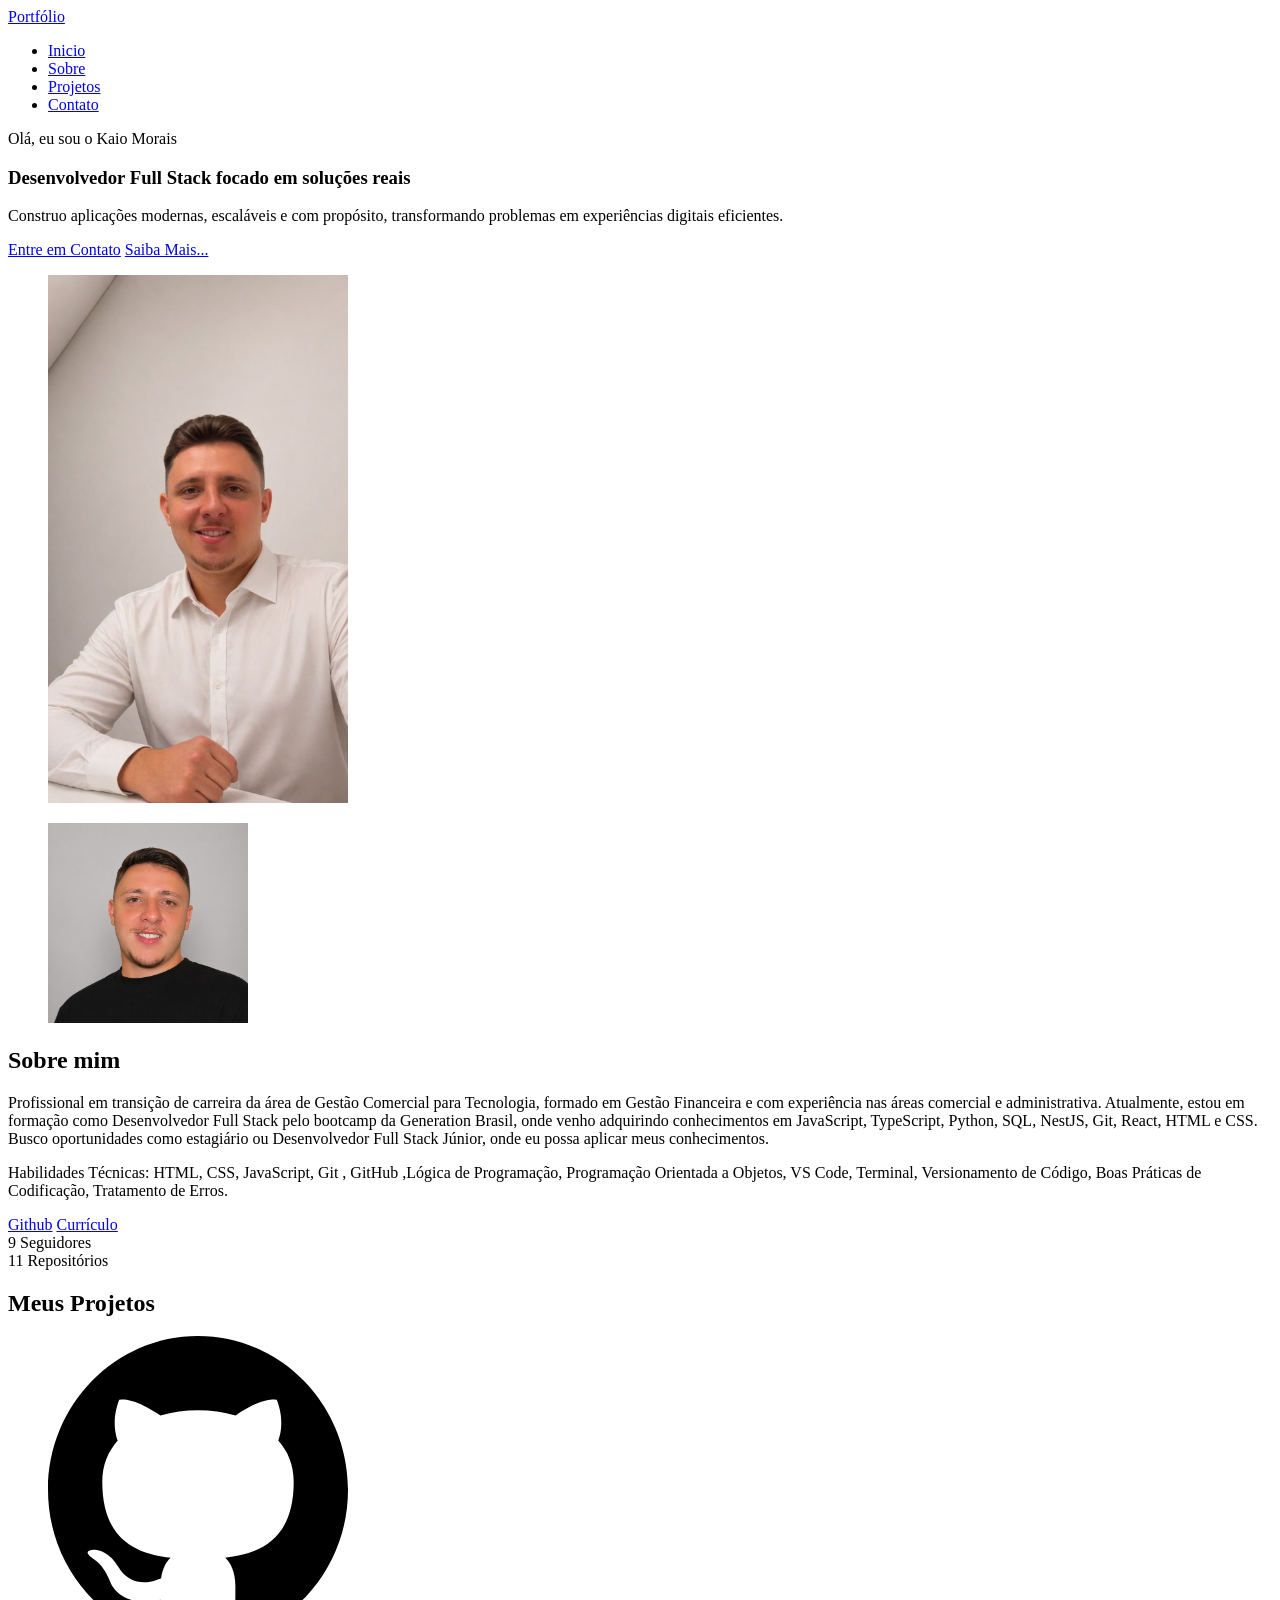
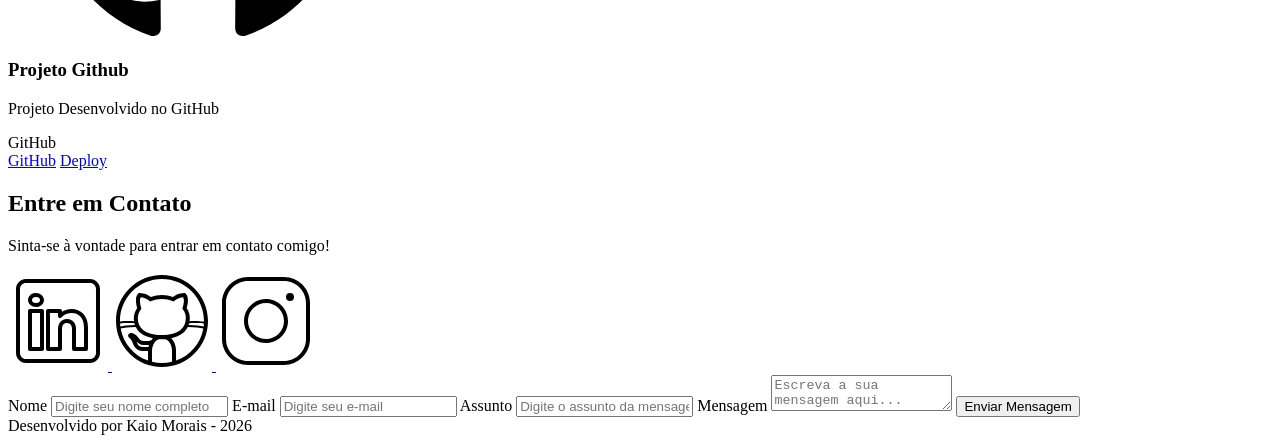
==== index.html @ d02b8936 "feat: criação do portfólio pessoal com HTML" ====
<!doctype html>
<html lang="pt-br">
  <head>
    <meta charset="UTF-8" />
    <meta name="viewport" content="width=device-width, initial-scale=1.0" />

    <meta name="author" content="Kaio Morais" />
    <meta
      name="description"
      content="Portfólio de Kaio Morais, 
                desenvolvedor Full Stack especializado em criar experiências 
                digitais incríveis. Conheça meus projetos e entre em contato."
    />
    <meta name="robots" content="index, follow" />

    <link rel="icon" type="image/svg+xml" href="./assets/img/favicon.svg" />

    <title>Portfólio de Kaio Morais</title>
  </head>
  <body>
    <header>
        <div class="menu-content">

            <a href="index.html" id="titulo">Portfólio</a>

            <nav>
                <ul class="menu-list">
                    <li><a href="#hero">Inicio</a></li>
                    <li><a href="#about">Sobre</a></li>
                    <li><a href="#projects">Projetos</a></li>
                    <li><a href="#contact">Contato</a></li>
                </ul>
            </nav>
        </div>
    </header>

    <main>
        <section id="hero" class="section-container hero-container">
            <article class="hero-content">
                <span>Olá, eu sou o Kaio Morais</span>
                <h1>Desenvolvedor Full Stack focado em soluções reais</h1>
                <p>Construo aplicações modernas, escaláveis e com propósito, transformando problemas em experiências digitais eficientes.</p>

                <div class="buttons-container">
                    <a href="#contact" class="botao">Entre em Contato</a>
                    <a href="#about" class="botao-outline">Saiba Mais...</a>
                </div>
            </article>

            <figure>
                <img src="./assets/img/kaioport.png" 
                alt="Foto do autor"
                class="float-animation"
                width="300">
            </figure>

        </section>

        <section id="about" class="section-container about-container">
            <figure class="about-image">
                <img src="./assets/img/perfil.png" alt="Foto do Perfil" width="200">
            </figure>

            <article class="about-content">
                <h2>Sobre mim</h2>
                <p>Profissional em transição de carreira da área de Gestão Comercial para Tecnologia, formado em Gestão Financeira e com experiência nas áreas comercial e administrativa. Atualmente, estou em formação como Desenvolvedor Full Stack pelo bootcamp da Generation Brasil, onde venho adquirindo conhecimentos em JavaScript, TypeScript, Python, SQL, NestJS, Git, React, HTML e CSS. Busco oportunidades como estagiário ou Desenvolvedor Full Stack Júnior, onde eu possa aplicar meus conhecimentos.</p>
                <p>Habilidades Técnicas: HTML, CSS, JavaScript,  Git , GitHub ,Lógica de Programação, Programação Orientada a Objetos, VS Code, Terminal, Versionamento de Código, Boas Práticas de Codificação, Tratamento de Erros.</p>

                <div class="about-buttons-data">
                    <div class="buttons-container">
                        <a href="https://github.com/KaioMorais41" target="_blank" class="botao">Github</a>
                        <a href="https://drive.google.com/file/d/1XCX0EHavS-rTHv4-eCj4XI2z4fy3TmTX/view?usp=sharing" target="_blank" class="botao-outline">Currículo</a>
                    </div>

                    <div class="data-container">
                        <div class="data-item">
                            <span class="data-number">9</span>
                            <span class="data-label">Seguidores</span>
                        </div>
                        <div class="data-item">
                            <span class="data-number">11</span>
                            <span class="data-label">Repositórios</span>
                        </div>
                    </div>
                </div>
            </article>

        </section>

        <section id="projects" class="section-container projects-container">
            <h2>Meus Projetos</h2>

            <div class="swiper projects-swiper">
                <div class="swiper-wrapper">
                    <div class="swiper-slide">

                        <article class="project-card">
                            <figure class="project-image">
                                <img src="./assets/icons/languages/github.svg" alt="Ícone GitHub" width="300">    
                            </figure>

                            <div class="project-content">
                                <h3>Projeto Github</h3>
                                <p>Projeto Desenvolvido no GitHub</p>

                                <div class="project-tags">
                                    <span class="tag">GitHub</span>
                                </div>

                                <div class="project-buttons">
                                    <a href="https://github.com/KaioMorais41" target="_blank" class="botao botao-sm">GitHub</a>
                                    <a href="https://rangoo-nest.onrender.com/swagger#/" target="_blank" class="botao-outline botao-sm">Deploy</a>   
                                </div>
                            </div>
                        </article>
                    </div>
                </div>
            </div>

            <div class="swiper-button-next"></div>
            <div class="swiper-button-prev"></div>

            <div class="swiper-pagination"></div>
        </section>

        <section id="contact" class="section-container contact-container">
            <article class="contact-info">
                <h2>Entre em Contato</h2>
                <p>Sinta-se à vontade para entrar em contato comigo!</p>

                <div class="social-container">
                    <a href="https://www.linkedin.com/in/kaio-morais-araujo/" target="_blank" class="social-icon" aria-label="LinkedIn">
                        <img src="./assets/icons/social/linkedin.svg" alt="Link para o Linkedin">                        
                    </a>
                    <a href="https://github.com/KaioMorais41" target="_blank" class="social-icon" aria-label="GitHub">
                        <img src="./assets/icons/social/github.svg" alt="Link para o GitHub">                        
                    </a>
                    <a href="https://www.instagram.com/kaio_moraaiis/" target="_blank" class="social-icon" aria-label="Instagram">
                        <img src="./assets/icons/social/instagram.svg" alt="Link para o Instagram">                        
                    </a>
                </div>
            </article>

            <form id="formulario">

                <label for="nome">Nome</label>
                <input id="nome" name="nome" type="text" placeholder="Digite seu nome completo">
                <span id="erro-nome"></span>

                <label for="nome">E-mail</label>
                <input id="email" name="email" type="text" placeholder="Digite seu e-mail">
                <span id="erro-email"></span>

                <label for="assunto">Assunto</label>
                <input id="assunto" name="assunto" type="text" placeholder="Digite o assunto da mensagem">
                <span id="erro-assunto"></span>

                <label for="mensagem">Mensagem</label>
                <textarea id="mensagem" name="mensagem" placeholder="Escreva a sua mensagem aqui..."></textarea>
                <span id="erro-mensagem"></span>

                <button class="botao" type="submit">Enviar Mensagem</button>
            </form>
        </section>

    </main>

    <footer>
        Desenvolvido por Kaio Morais - 2026
    </footer>

  </body>
</html>
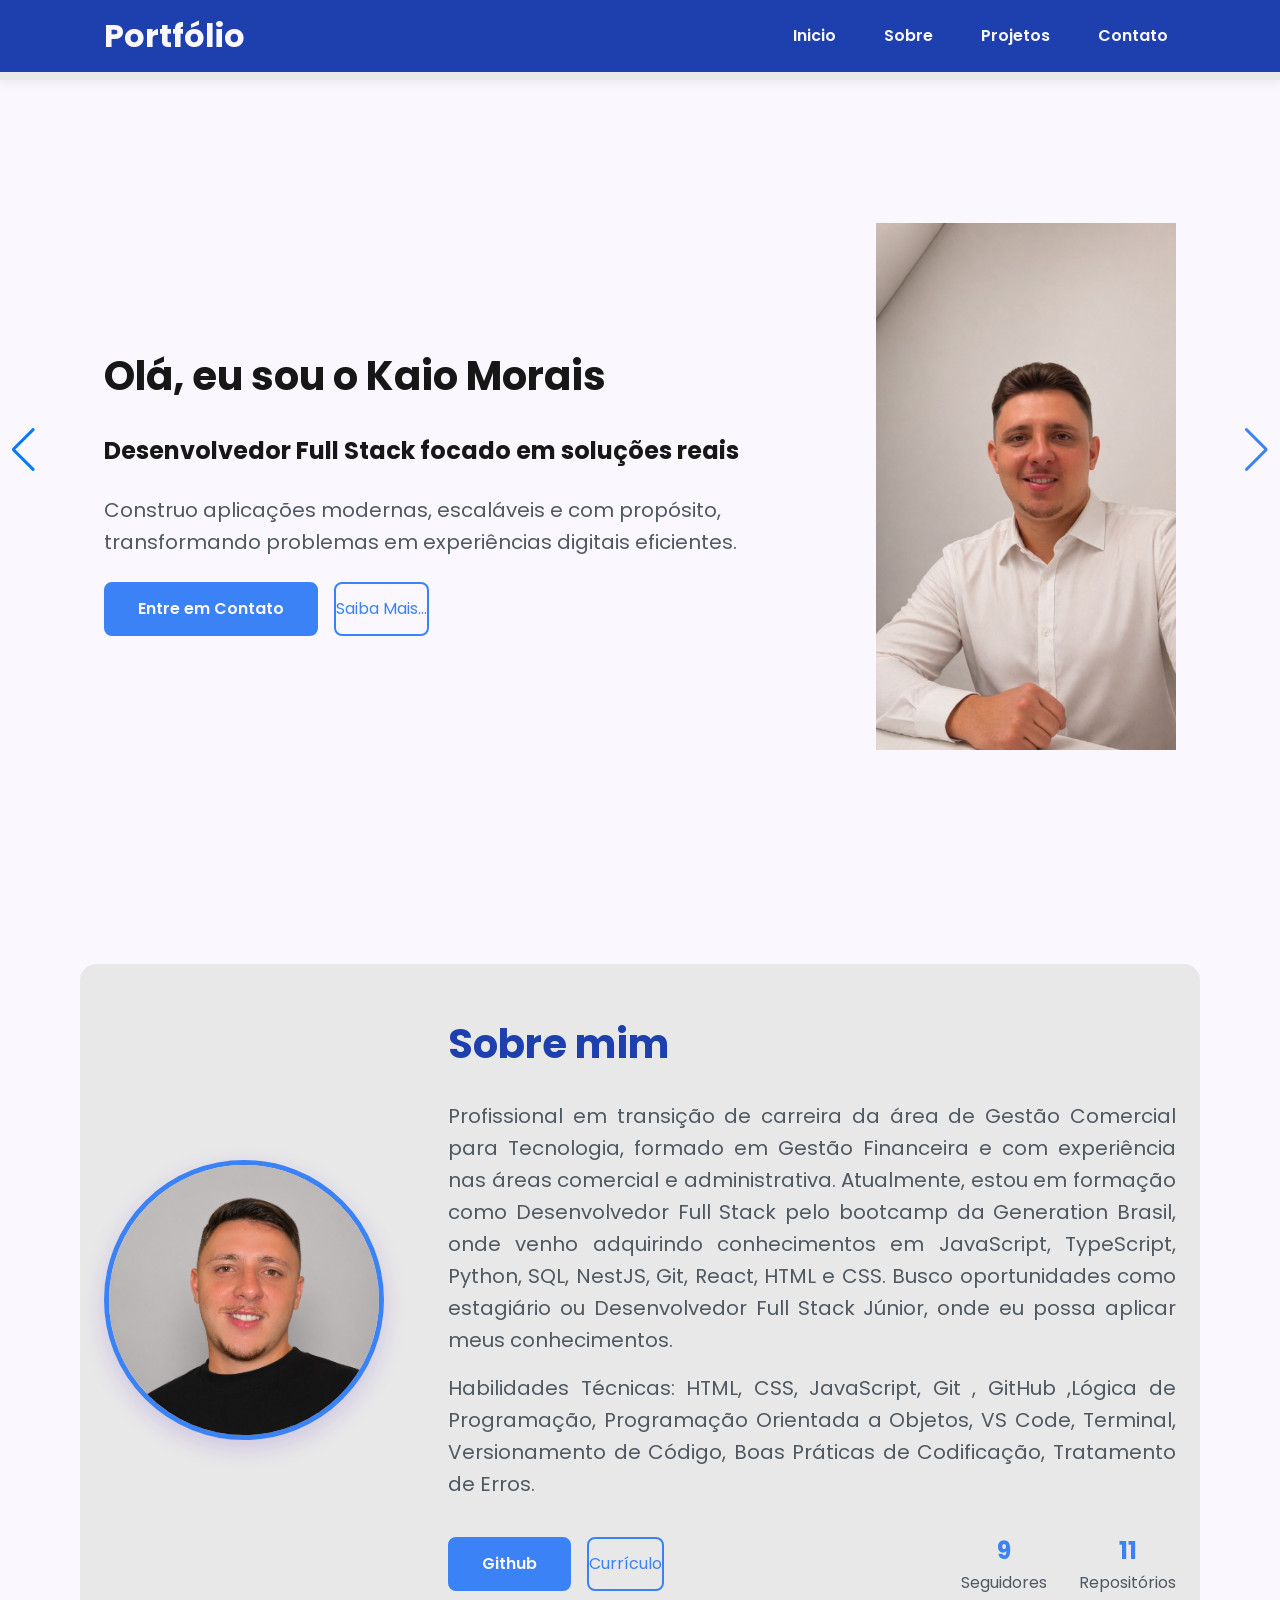
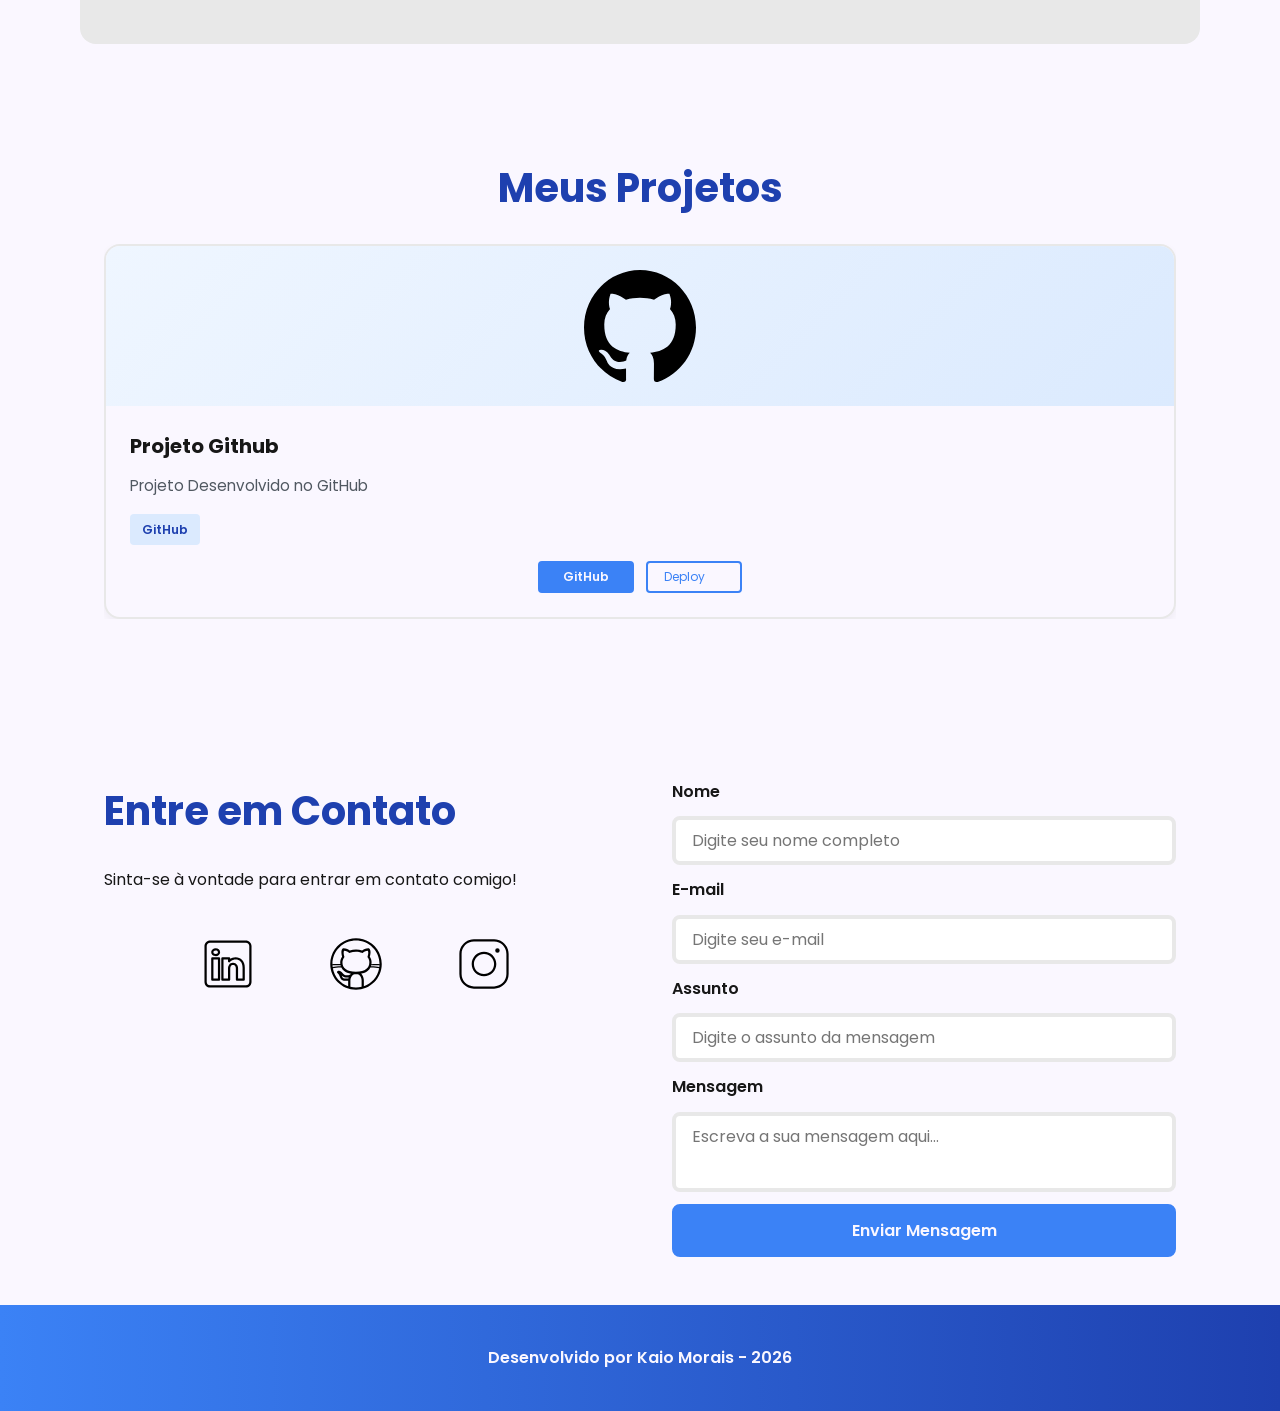
==== commit 1ea792bd: "feat: implementa layout com CSS e torna aplicação responsiva para diferentes telas" ====
--- a/index.html
+++ b/index.html
@@ -1,6 +1,16 @@
 <!doctype html>
 <html lang="pt-br">
   <head>
+    <link rel="preconnect" href="https://fonts.googleapis.com" />
+    <link rel="preconnect" href="https://fonts.gstatic.com" crossorigin />
+
+    <link
+      href="https://fonts.googleapis.com/css2?family=Poppins&display=swap"
+      rel="stylesheet"
+    />
+
+    <link rel="stylesheet" href="./assets/css/style.css">
+
     <meta charset="UTF-8" />
     <meta name="viewport" content="width=device-width, initial-scale=1.0" />
 
@@ -14,6 +24,8 @@
     <meta name="robots" content="index, follow" />
 
     <link rel="icon" type="image/svg+xml" href="./assets/img/favicon.svg" />
+
+    <link rel="stylesheet" href="https://cdn.jsdelivr.net/npm/swiper@11/swiper-bundle.min.css"> 
 
     <title>Portfólio de Kaio Morais</title>
   </head>
@@ -37,8 +49,8 @@
     <main>
         <section id="hero" class="section-container hero-container">
             <article class="hero-content">
-                <span>Olá, eu sou o Kaio Morais</span>
-                <h1>Desenvolvedor Full Stack focado em soluções reais</h1>
+                <h1>Olá, eu sou o Kaio Morais</h1>
+                <span>Desenvolvedor Full Stack focado em soluções reais</span>
                 <p>Construo aplicações modernas, escaláveis e com propósito, transformando problemas em experiências digitais eficientes.</p>
 
                 <div class="buttons-container">
--- a/assets/css/style.css
+++ b/assets/css/style.css
@@ -0,0 +1,793 @@
+* {
+    margin: 0;
+    padding: 0;
+    box-sizing: border-box;
+    font-family: 'Poppins', sans-serif;
+    font-weight: 400;
+    text-decoration: none;
+    outline: none;
+}
+
+:root {
+  /* Paleta de Cores - Blue */
+  --blue-50:  #eff6ff;
+  --blue-100: #dbeafe;
+  --blue-200: #bfdbfe;
+  --blue-300: #93c5fd;
+  --blue-400: #60a5fa;
+  --blue-500: #3b82f6;
+  --blue-600: #2563eb;
+  --blue-700: #1d4ed8;
+  --blue-800: #1e40af;
+  --blue-900: #1e3a8a;
+
+  /* Cores Neutras */
+  --gray-200: #e8e8e8;
+  --gray-400: #505861;
+  --black: #171717;
+  --white: #faf7ff;
+
+  /* Cores de Estado */
+  --error: #e63946;
+
+  /* Sombras */
+  --shadow-sm: 0 0.25rem 0.5rem rgba(0, 0, 0, 0.05);
+  --shadow-md: 0 0.25rem 0.75rem rgba(107, 54, 200, 0.3);
+  --shadow-lg: 0 0.5rem 1.5rem rgba(107, 54, 200, 0.2);
+
+  /* Espaçamentos */
+  --spacing-xs: 0.5rem;
+  --spacing-sm: 1rem;
+  --spacing-md: 1.5rem;
+  --spacing-lg: 2rem;
+  --spacing-xl: 3rem;
+  --spacing-2x1: 4rem;
+
+  /* Tamanhos de Fonte */
+  --text-sm: 0.75rem;
+  --text-base: 1rem;
+  --text-lg: 1.25rem;
+  --text-xl: 1.5rem;
+  --text-2x1: 2rem;
+  --text-3x1: 2.5rem;
+
+  /* Border Radius */
+  --radius-sm: 0.25rem;
+  --radius-md: 0.5rem;
+  --radius-lg: 1rem;
+  --radius-xl: 2rem;
+  --radius-full: 50%;
+
+  /* Animação Padrão */
+  --transition-default: all 0.3s ease;
+}
+
+html {
+    scroll-behavior: smooth;
+}
+
+body {
+    display: flex;
+    flex-direction: column;
+    min-height: 100vh;
+    background-color: var(--white);
+    line-height: 1.6;
+    color: var(--black);
+}
+
+main {
+    flex: 1;
+}
+
+.section-container {
+    max-width: 70rem;
+    margin: 0 auto;
+    padding: var(--spacing-xl) var(--spacing-md);
+    scroll-margin-top: 6rem; 
+}
+
+.buttons-container {
+    display: flex;
+    gap: var(--spacing-sm);
+}
+
+.botao, .botao_outline {
+    display: inline-block;
+    padding: 0.75rem 2rem;
+    border: 0.15rem solid transparent;
+    border-radius: var(--radius-md);
+    font-size: var(--text-base);
+    font-weight: 600;
+    text-align: center;
+    cursor: pointer;
+    transition: var(--transition-default);
+}
+
+/* Botão preenchido (primário) */
+.botao {
+    border-color: var(--blue-500);
+    background-color: var(--blue-500);
+    color: var(--white);
+}
+
+.botao:hover {
+    border-color: var(--blue-800);
+    background-color: var(--blue-800);
+    box-shadow: var(--shadow-md);
+    transform: translateY(-0.25rem);
+}
+
+/* Botão outline (secundário) */
+.botao-outline {
+    display: flex;
+    align-items: center;
+    border-color: var(--blue-500);
+    background-color: transparent;
+    color: var(--blue-500);
+    border: 2px solid var(--blue-500);
+    border-radius: 0.50rem;
+}
+
+.botao-outline:hover {
+    border-color: var(--blue-500);
+    background-color: var(--blue-500);
+    color: var(--white);
+    transform: translateY(-0.25rem);
+}
+
+/* Modificador para botões pequenos */
+.botao.botao-sm, .botao-outline.botao-sm {
+    min-width: 6rem;
+    padding: 0.25rem var(--spacing-sm);
+    border-width: 0.125rem;
+    border-radius: 0.25rem;
+    font-size: var(--text-sm);
+}
+
+header {
+    position: sticky;
+    top: 0;
+    z-index: 1000;
+    width: 100%;
+    height: 5rem;
+    border-bottom: var(--spacing-xs) solid var(--gray-200);
+    background-color: var(--blue-800);
+    box-shadow: var(--shadow-sm);
+}
+
+header a {
+    font-weight: 600;
+    color: var(--white);
+    transition: color 0.3s ease;
+}
+
+header a:hover {
+    color: var(--blue-100);
+}
+
+#titulo {
+    font-size: var(--text-2x1);
+    font-weight: 700;
+}
+
+.menu-content {
+    display: flex;
+    justify-content: space-between;
+    align-items: center;
+    max-width: 70rem;
+    height: 100%;
+    margin: 0 auto;
+    padding: 0 var(--spacing-md);
+}
+
+.menu-list {
+    display: flex;
+    gap: var(--spacing-lg);
+    list-style: none;
+}
+
+.menu-list a {
+    padding: var(--spacing-xs);
+}
+
+.hero-container {
+    display: flex;
+    align-items: center;
+    gap: var(--spacing-2x1);
+    min-height: calc(100vh - 5rem);
+}
+
+.hero-content {
+    display: flex;
+    flex: 1;
+    flex-direction: column;
+    gap: var(--spacing-md);
+}
+
+.hero-content span {
+    font-size: var(--text-xl);
+    font-weight: 700;
+}
+
+.hero-content h1 {
+    font-size: var(--text-3x1);
+    font-weight: 700;
+}
+
+.hero-content p, .about-content p, .cantact-info p {
+    font-size: var(--text-lg);
+    color: var(--gray-400);
+}
+
+.hero-image {
+    display: flex;
+    flex: 1;
+    justify-content: center;
+}
+
+.hero-image img {
+    width: 100%;
+    max-width: 100%;
+    border-radius: var(--radius-xl)
+}
+
+/* Animação Flutante */
+@keyframes float {
+    0%,
+    100% {
+        transform: translateY(0);
+    }
+
+    50% {
+        transform: translateY(-1.25rem);
+    }
+}
+
+.float-animation {
+    animation: float 3s ease-in-out infinite;
+}
+
+.about-container {
+    display: flex;
+    align-items: center;
+    gap: var(--spacing-2x1);
+    margin: var(--spacing-2x1) auto;
+    border-radius: var(--radius-lg);
+    background-color: var(--gray-200); 
+}
+
+.about-image {
+    flex: 0 0 17.5rem;
+}
+
+.about-image img {
+    width: 100%;
+    border: 0.35rem solid var(--blue-500);
+    border-radius: var(--radius-full);
+    box-shadow: var(--shadow-lg);
+}
+
+.about-content h2, .projects-container h2, .contact-info h2 {
+    margin-bottom: var(--spacing-md);
+    font-size: var(--text-3x1);
+    font-weight: 700;
+    color: var(--blue-800);
+}
+
+.about-content p {
+    margin-bottom: var(--spacing-sm);
+    text-align: justify;
+}
+
+.about-buttons-data {
+    display: flex;
+    justify-content: space-between;
+    align-items: center;
+    gap: var(--spacing-lg);
+    margin-top: var(--spacing-lg);
+}
+
+.about-buttons-data .botao {
+    margin-right: auto;
+}
+
+.data-container {
+    display: flex;
+    gap: var(--spacing-lg);
+    margin-top: 0;
+}
+
+.data-item {
+    display: flex;
+    flex-direction: column;
+    align-items: center;
+}
+
+.data-number {
+    font-size: var(--text-xl);
+    font-weight: 700;
+    text-align: center;
+    color: var(--blue-500);
+}
+
+.data-label {
+    font-size: var(--text-base);
+    text-align: center;
+    color: var(--gray-400);
+}
+
+.projects-container {
+    scroll-margin-top: 3rem;
+    margin: var(--spacing-2x1) auto;
+    text-align: center;
+}
+
+.projects-swiper {
+    position: relative;
+    width: 100%;
+    padding: var(--spacing-sm) var(--spacing-xl) var(--spacing-xl);
+    overflow: hidden;
+}
+
+.project-card {
+    display: flex;
+    flex-direction: column;
+    width: 100%;
+    height: 100%;
+    border: 0.15rem solid var(--gray-200);
+    border-radius: var(--radius-lg);
+    background-color: var(--white);
+    box-shadow: var(--shadow-sm);
+    overflow: hidden;
+    transition: var(--transition-default);
+}
+
+.project-card:hover {
+    box-shadow: var(--shadow-lg);
+}
+
+.project-image {
+    display: flex;
+    align-items: center;
+    justify-content: center;
+    width: 100%;
+    height: 10rem;
+    background: linear-gradient(135deg, var(--blue-50) 0%, var(--blue-100) 100%);
+}
+
+.project-image img {
+    width: 75%;
+    height: 75%;
+    max-width: 7rem;
+    max-height: 7rem;
+    object-fit: contain;
+    transition: transform 0.3s ease;
+}
+
+.project-content {
+    display: flex;
+    flex: 1;
+    flex-direction: column;
+    padding: var(--spacing-md);
+    text-align: left;
+}
+
+.project-content h3 {
+    margin-bottom: 0.75rem;
+    font-size: var(--text-lg);
+    font-weight: 700;
+}
+
+.project-content p {
+    flex: 1;
+    margin-bottom: var(--spacing-sm);
+    font-size: 0.95rem;
+    color: var(--gray-400);
+}
+
+.project-tags {
+    display: flex;
+    flex-wrap: wrap;
+    gap: var(--spacing-xs);
+}
+
+.tag {
+    padding: 0.375rem 0.75rem;
+    border-radius: var(--radius-sm);
+    background-color: var(--blue-100);
+    font-size: var(--text-sm);
+    font-weight: 600;
+    color: var(--blue-800);
+}
+
+.project-buttons {
+    display: flex;
+    justify-content: center;
+    align-items: center;
+    gap: 0.75rem;
+    margin-top: var(--spacing-sm);
+}
+
+.swiper-wrapper {
+    align-items: stretch;
+}
+
+.swiper-slide {
+    display: flex;
+    height: auto;
+}
+
+/* Botões do Swiper (navegação) */
+
+.swiper-button-next, .swipper-button-prev {
+    width: 3rem;
+    height: 3rem;
+}
+
+.swiper-button-next:after, .swipper-button-prev:after {
+    font-size: var(--text-lg);
+    color: var(--blue-500);
+}
+
+.swiper-button-next:hover:after, .swipper-button-prev:hover:after {
+    color: var(--blue-800);
+}
+
+/* Indicadores de paginação */
+.swiper-pagination-bullet {
+    width: 0.75rem;
+    height: 0.75rem;
+    background-color: var(--gray-200);
+    opacity: 1;
+}
+
+.swiper-pagination-bullet-active {
+    width: var(--spacing-lg);
+    border-radius: var(--radius-sm);
+    background-color: var(--blue-500);
+}
+
+.contact-container {
+    display: grid;
+    grid-template-columns: 1fr 1fr;
+    gap: var(--spacing-2x1);
+}
+
+.contact-info h2 {
+    margin-bottom: var(--spacing-md);
+}
+
+.contact-info p {
+    margin-bottom: var(--spacing-lg);
+}
+
+.social-container {
+    display: flex;
+    justify-content: center;
+    gap: var(--spacing-xl);
+}
+
+.social-icon {
+    width: 5rem;
+    height: 5rem;
+    padding: 0.75rem;
+    border-radius: var(--radius-md);
+    transition: var(--transition-default);
+}
+
+.social-icon img {
+    width: 100%;
+    filter: brightness(0) saturate(100%);
+    transition: filter 0.3s ease;
+}
+
+.social-icon:hover img {
+    filter: brightness(0)
+            saturate(100%)
+            invert(42%)
+            sepia(93%)
+            saturate(1352%)
+            hue-rotate(243deg)
+            brightness(79%)
+            contrast(91%);
+}
+
+/* Formulário */
+form {
+    display: flex;
+    flex-direction: column;
+    gap: 0.75rem;
+}
+
+form label {
+    font-size: var(--text-base);
+    font-weight: 600;
+}
+
+form input, form textarea {
+    width: 100%;
+    padding: 0.5rem var(--spacing-sm);
+    border: 0.25rem solid var(--gray-200);
+    border-radius: var(--radius-md);
+    font-family: inherit;
+    font-size: var(--text-base);
+    transition: border-color 0.3s ease;
+}
+
+form input:focus, form textarea:focus {
+    border-color: var(--blue-500);
+    outline: none;
+}
+
+form textarea {
+    min-height: 5rem;
+    resize: none;
+}
+
+form span {
+    margin-top: -0.75rem;
+    font-size: var(--text-sm);
+    color: var(--error);
+}
+
+footer {
+    padding: 2.5rem;
+    background: linear-gradient(to right, var(--blue-500), var(--blue-800));
+    font-weight: 600;
+    text-align: center;
+    color: var(--white);
+}
+
+.success-container {
+    display: flex;
+    flex-direction: column;
+    justify-content: center;
+    align-items: center;
+    align-items: center;
+    width: 100%;
+    min-height: calc(100vh - 12.5rem);
+    padding: var(--spacing-xl) var(--spacing-md);
+}
+
+.success-content {
+    display: flex;
+    flex-direction: column;
+    align-items: center;
+    gap: var(--spacing-md);
+    max-width: 37.5rem;
+    text-align: center;
+}
+
+.success-content h1 {
+    font-size: var(--text-3x1);
+    font-weight: 700;
+    color: var(--blue-800);
+}
+
+.success-content h2 {
+    font-size: var(--text-lg);
+    color: var(--gray-400);
+}
+
+.success-icon {
+    display: flex;
+    align-items: center;
+    justify-content: center;
+    width: 7.5rem;
+    height: 7.5rem;
+    border-radius: var(--radius-full);
+    background-color: var(--blue-100);
+}
+
+.success-icon img {
+    width: 4rem;
+    height: 4rem;
+    filter: brightness(0)
+            saturate(100%)
+            invert(11%)
+            sepia(69%)
+            saturate(3759%)
+            hue-rotate(256deg)
+            brightness(101%)
+            contrast(96%);
+}
+
+@media screen and (max-width: 1024px) {
+
+  /* Layout */
+  .section-container {
+    padding: var(--spacing-lg) var(--spacing-md);
+  }
+
+  /* Tipografia */
+  .section-container h1 {
+    font-size: var(--text-3xl);
+  }
+
+  .section-container h2 {
+    font-size: var(--text-2xl);
+  }
+
+  .section-container p {
+    font-size: var(--text-base);
+  }
+
+  .section-container span {
+    font-size: var(--text-lg);
+  }
+
+  .success-content h1 {
+    font-size: var(--text-3xl);
+  }
+
+  .success-content h2 {
+    font-size: var(--text-xl);
+  }
+
+  /* Hero */
+  .hero-container {
+    flex-direction: column-reverse;
+    gap: var(--spacing-lg);
+    min-height: 60vh;
+    text-align: center;
+  }
+
+  .hero-content, .hero-image {
+    width: 90%;
+  }
+
+  /* About */
+  .about-container {
+    flex-direction: column;
+  }
+
+  /* Projects */
+  .project-card {
+    width: 100%;
+  }
+
+  /* Contact */
+  .contact-container {
+    grid-template-columns: 1fr;
+  }
+
+  /* Success */
+  .success-container {
+    padding: var(--spacing-xl) var(--spacing-md);
+  }
+}
+
+@media screen and (max-width: 480px) {
+
+  /* 🔥 EVITA SCROLL LATERAL */
+  html, body {
+    width: 100%;
+    overflow-x: hidden;
+  }
+
+  /* CONTAINERS */
+  .section-container,
+  .hero-container,
+  .about-container,
+  .projects-container,
+  .contact-container {
+    width: 100%;
+    max-width: 100%;
+    padding-left: 1rem;
+    padding-right: 1rem;
+  }
+
+  /* HEADER */
+  .menu-list {
+    display: none;
+  }
+
+  #titulo {
+    font-size: 1.5rem;
+  }
+
+  /* HERO */
+  .hero-container {
+    flex-direction: column;
+    gap: 1rem;
+    text-align: center;
+  }
+
+  .hero-content {
+    width: 100%;
+  }
+
+  .hero-image {
+    width: 100%;
+    display: flex;
+    justify-content: center;
+  }
+
+  .hero-image img {
+    width: 100%;
+    max-width: 18rem;
+    height: auto;
+  }
+
+  .buttons-container {
+    flex-direction: column;
+    width: 100%;
+    gap: 0.75rem;
+  }
+
+  .buttons-container .botao,
+  .buttons-container .botao-outline {
+    width: 100%;
+  }
+  
+
+  /* ABOUT (CORREÇÃO PRINCIPAL) */
+  .about-container {
+    flex-direction: column;
+    align-items: center;
+    gap: 1rem;
+  }
+
+  .about-image {
+    flex: none; /* ESSENCIAL */
+    width: 100%;
+    display: flex;
+    justify-content: center;
+  }
+
+  .about-image img {
+    width: 100%;
+    max-width: 12rem;
+  }
+
+  .about-buttons-data {
+    flex-direction: column;
+    align-items: center;
+    gap: 1rem;
+  }
+
+  .data-container {
+    justify-content: center;
+    flex-wrap: wrap;
+  }
+
+  /* PROJECTS */
+  .projects-swiper {
+    padding: 1rem 0 2rem 0; /* remove lateral */
+    overflow: hidden;
+  }
+
+  .project-card {
+    width: 100%;
+    max-width: 100%;
+  }
+
+  /* CONTACT */
+  .contact-container {
+    grid-template-columns: 1fr;
+  }
+
+  .social-container {
+    flex-wrap: wrap;
+    gap: 1rem;
+  }
+
+  .social-icon {
+    width: 3.5rem;
+    height: 3.5rem;
+  }
+
+  /* FORM */
+  form input,
+  form textarea,
+  form button {
+    width: 100%;
+  }
+
+  /* FOOTER */
+  footer {
+    text-align: center;
+    padding: 1rem;
+  }
+}
+
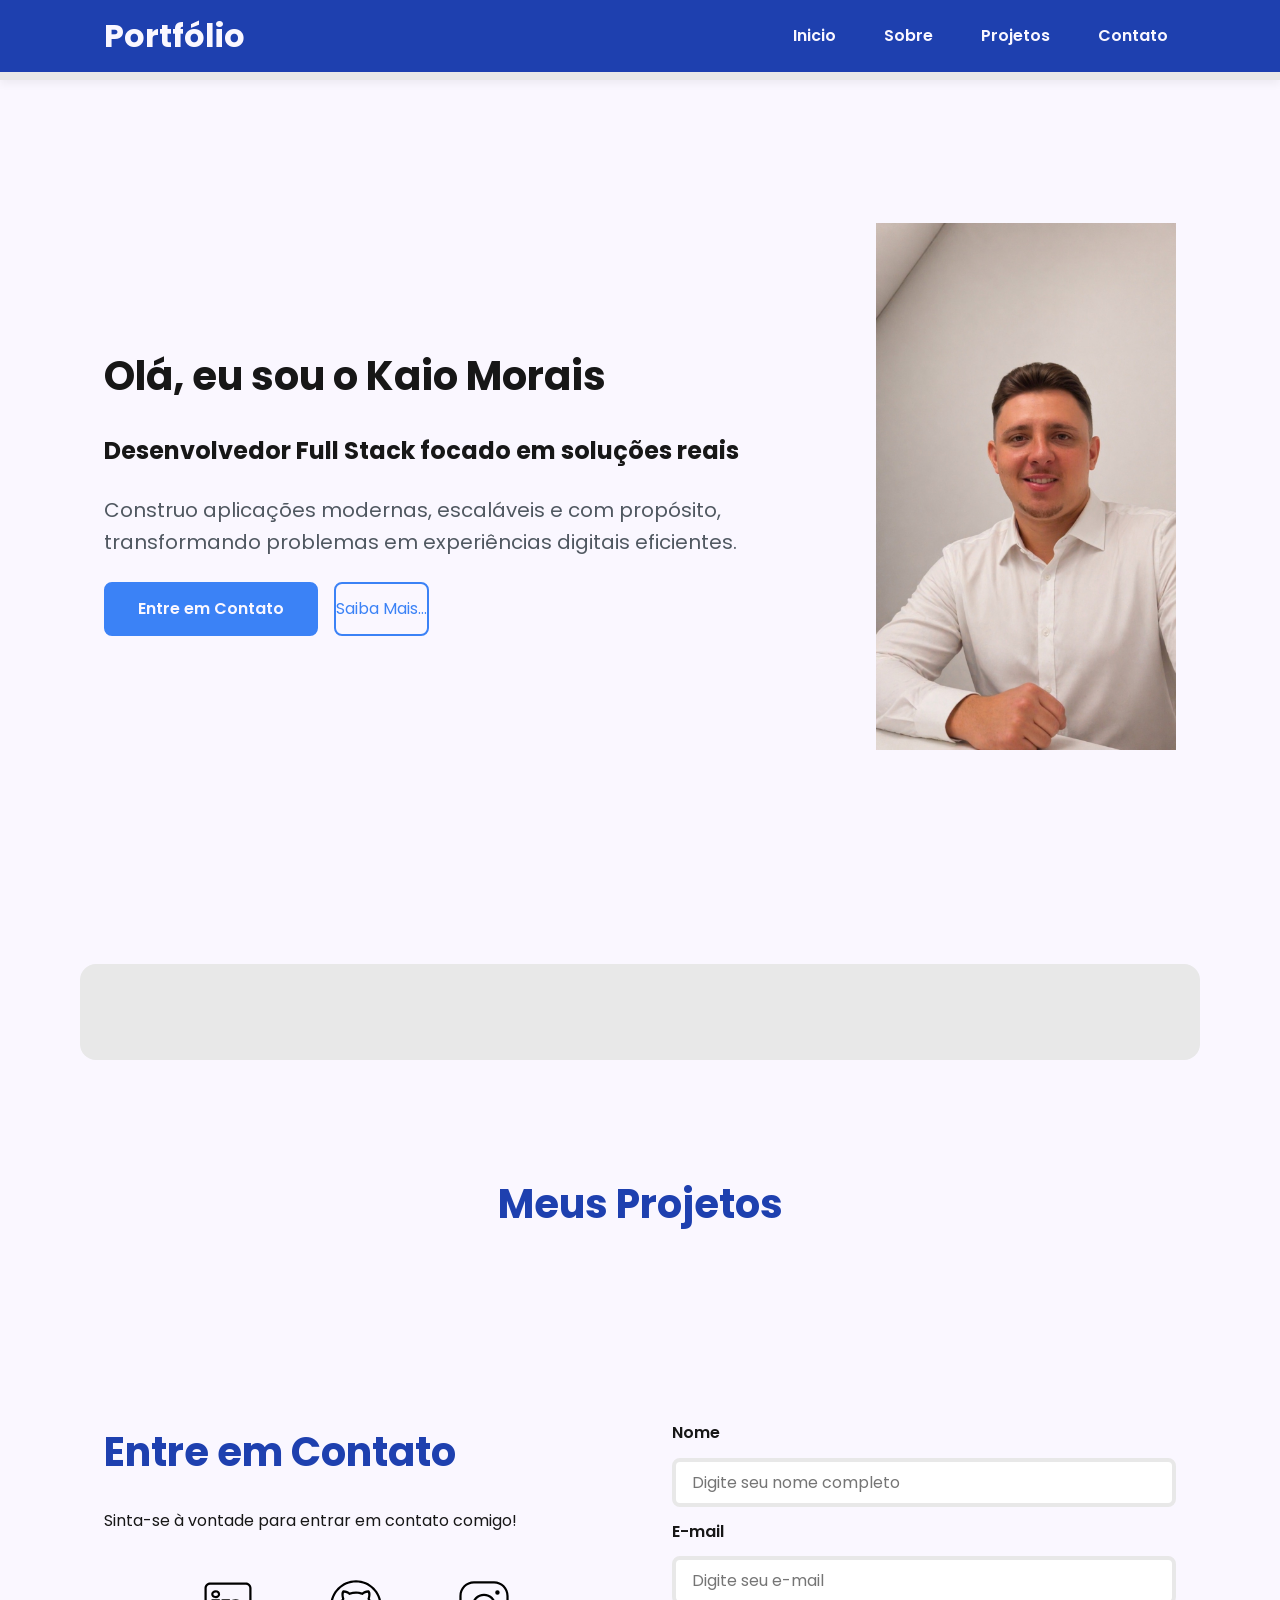
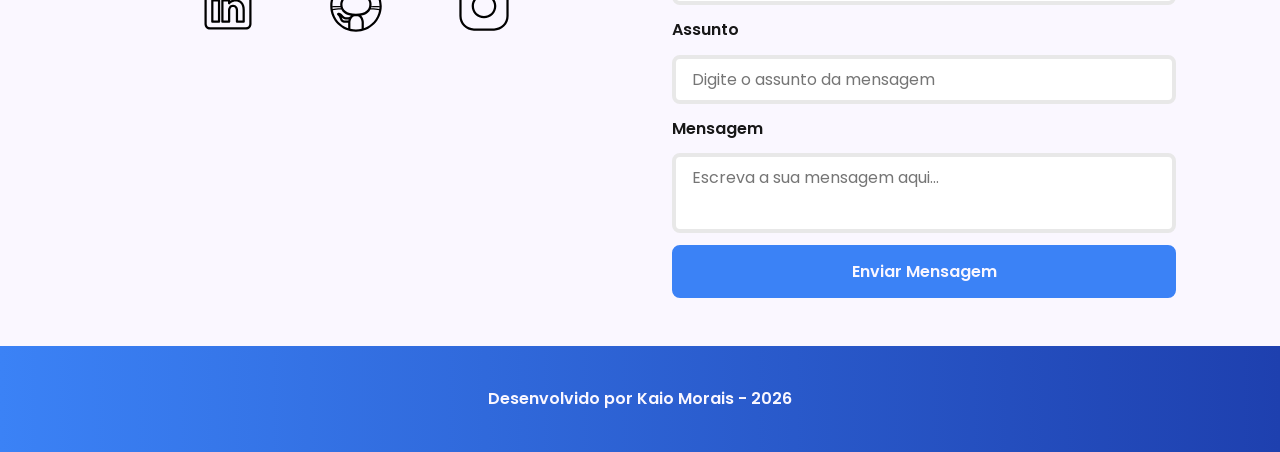
==== commit 8fe9ed07: "feat: integração GitHub + validação de formulário" ====
--- a/index.html
+++ b/index.html
@@ -69,33 +69,6 @@
         </section>
 
         <section id="about" class="section-container about-container">
-            <figure class="about-image">
-                <img src="./assets/img/perfil.png" alt="Foto do Perfil" width="200">
-            </figure>
-
-            <article class="about-content">
-                <h2>Sobre mim</h2>
-                <p>Profissional em transição de carreira da área de Gestão Comercial para Tecnologia, formado em Gestão Financeira e com experiência nas áreas comercial e administrativa. Atualmente, estou em formação como Desenvolvedor Full Stack pelo bootcamp da Generation Brasil, onde venho adquirindo conhecimentos em JavaScript, TypeScript, Python, SQL, NestJS, Git, React, HTML e CSS. Busco oportunidades como estagiário ou Desenvolvedor Full Stack Júnior, onde eu possa aplicar meus conhecimentos.</p>
-                <p>Habilidades Técnicas: HTML, CSS, JavaScript,  Git , GitHub ,Lógica de Programação, Programação Orientada a Objetos, VS Code, Terminal, Versionamento de Código, Boas Práticas de Codificação, Tratamento de Erros.</p>
-
-                <div class="about-buttons-data">
-                    <div class="buttons-container">
-                        <a href="https://github.com/KaioMorais41" target="_blank" class="botao">Github</a>
-                        <a href="https://drive.google.com/file/d/1XCX0EHavS-rTHv4-eCj4XI2z4fy3TmTX/view?usp=sharing" target="_blank" class="botao-outline">Currículo</a>
-                    </div>
-
-                    <div class="data-container">
-                        <div class="data-item">
-                            <span class="data-number">9</span>
-                            <span class="data-label">Seguidores</span>
-                        </div>
-                        <div class="data-item">
-                            <span class="data-number">11</span>
-                            <span class="data-label">Repositórios</span>
-                        </div>
-                    </div>
-                </div>
-            </article>
 
         </section>
 
@@ -103,36 +76,13 @@
             <h2>Meus Projetos</h2>
 
             <div class="swiper projects-swiper">
-                <div class="swiper-wrapper">
-                    <div class="swiper-slide">
+                <div class="swiper-wrapper"></div>
+            
+                <div class="swiper-button-next"></div>
+                <div class="swiper-button-prev"></div>
 
-                        <article class="project-card">
-                            <figure class="project-image">
-                                <img src="./assets/icons/languages/github.svg" alt="Ícone GitHub" width="300">    
-                            </figure>
-
-                            <div class="project-content">
-                                <h3>Projeto Github</h3>
-                                <p>Projeto Desenvolvido no GitHub</p>
-
-                                <div class="project-tags">
-                                    <span class="tag">GitHub</span>
-                                </div>
-
-                                <div class="project-buttons">
-                                    <a href="https://github.com/KaioMorais41" target="_blank" class="botao botao-sm">GitHub</a>
-                                    <a href="https://rangoo-nest.onrender.com/swagger#/" target="_blank" class="botao-outline botao-sm">Deploy</a>   
-                                </div>
-                            </div>
-                        </article>
-                    </div>
-                </div>
-            </div>
-
-            <div class="swiper-button-next"></div>
-            <div class="swiper-button-prev"></div>
-
-            <div class="swiper-pagination"></div>
+                <div class="swiper-pagination"></div>
+            </div>        
         </section>
 
         <section id="contact" class="section-container contact-container">
@@ -153,7 +103,10 @@
                 </div>
             </article>
 
-            <form id="formulario">
+            <form id="formulario" action="https://formsubmit.co/3319d463a934fda2f1ccde40f9f429b4" method="POST">
+
+                <input type="hidden" name="_next" value="http://localhost:5500/success.html">
+                <input type="hidden" name="_captcha" value="false">
 
                 <label for="nome">Nome</label>
                 <input id="nome" name="nome" type="text" placeholder="Digite seu nome completo">
@@ -181,5 +134,9 @@
         Desenvolvido por Kaio Morais - 2026
     </footer>
 
+    <script src="https://cdn.jsdelivr.net/npm/swiper@11/swiper-bundle.min.js"></script>
+    
+    <script src="assets/js/script.js"></script>
+
   </body>
 </html>
